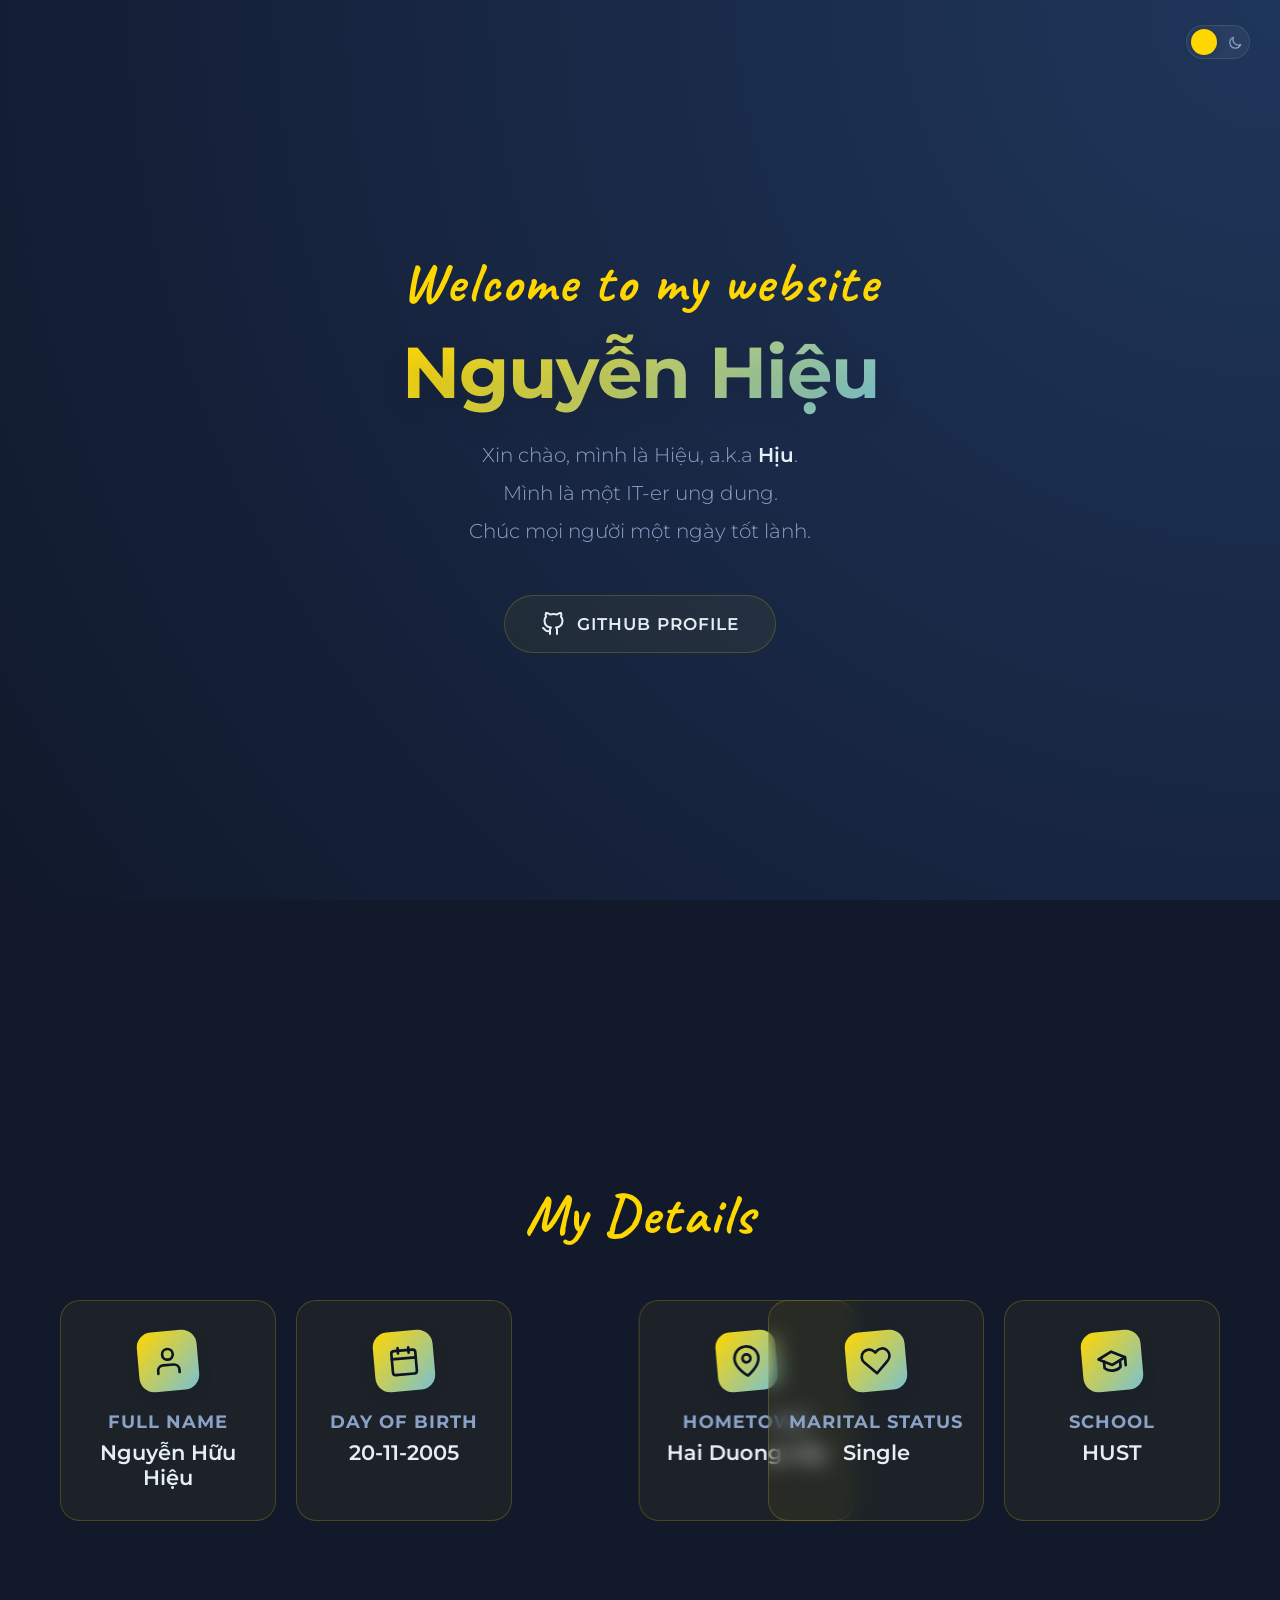
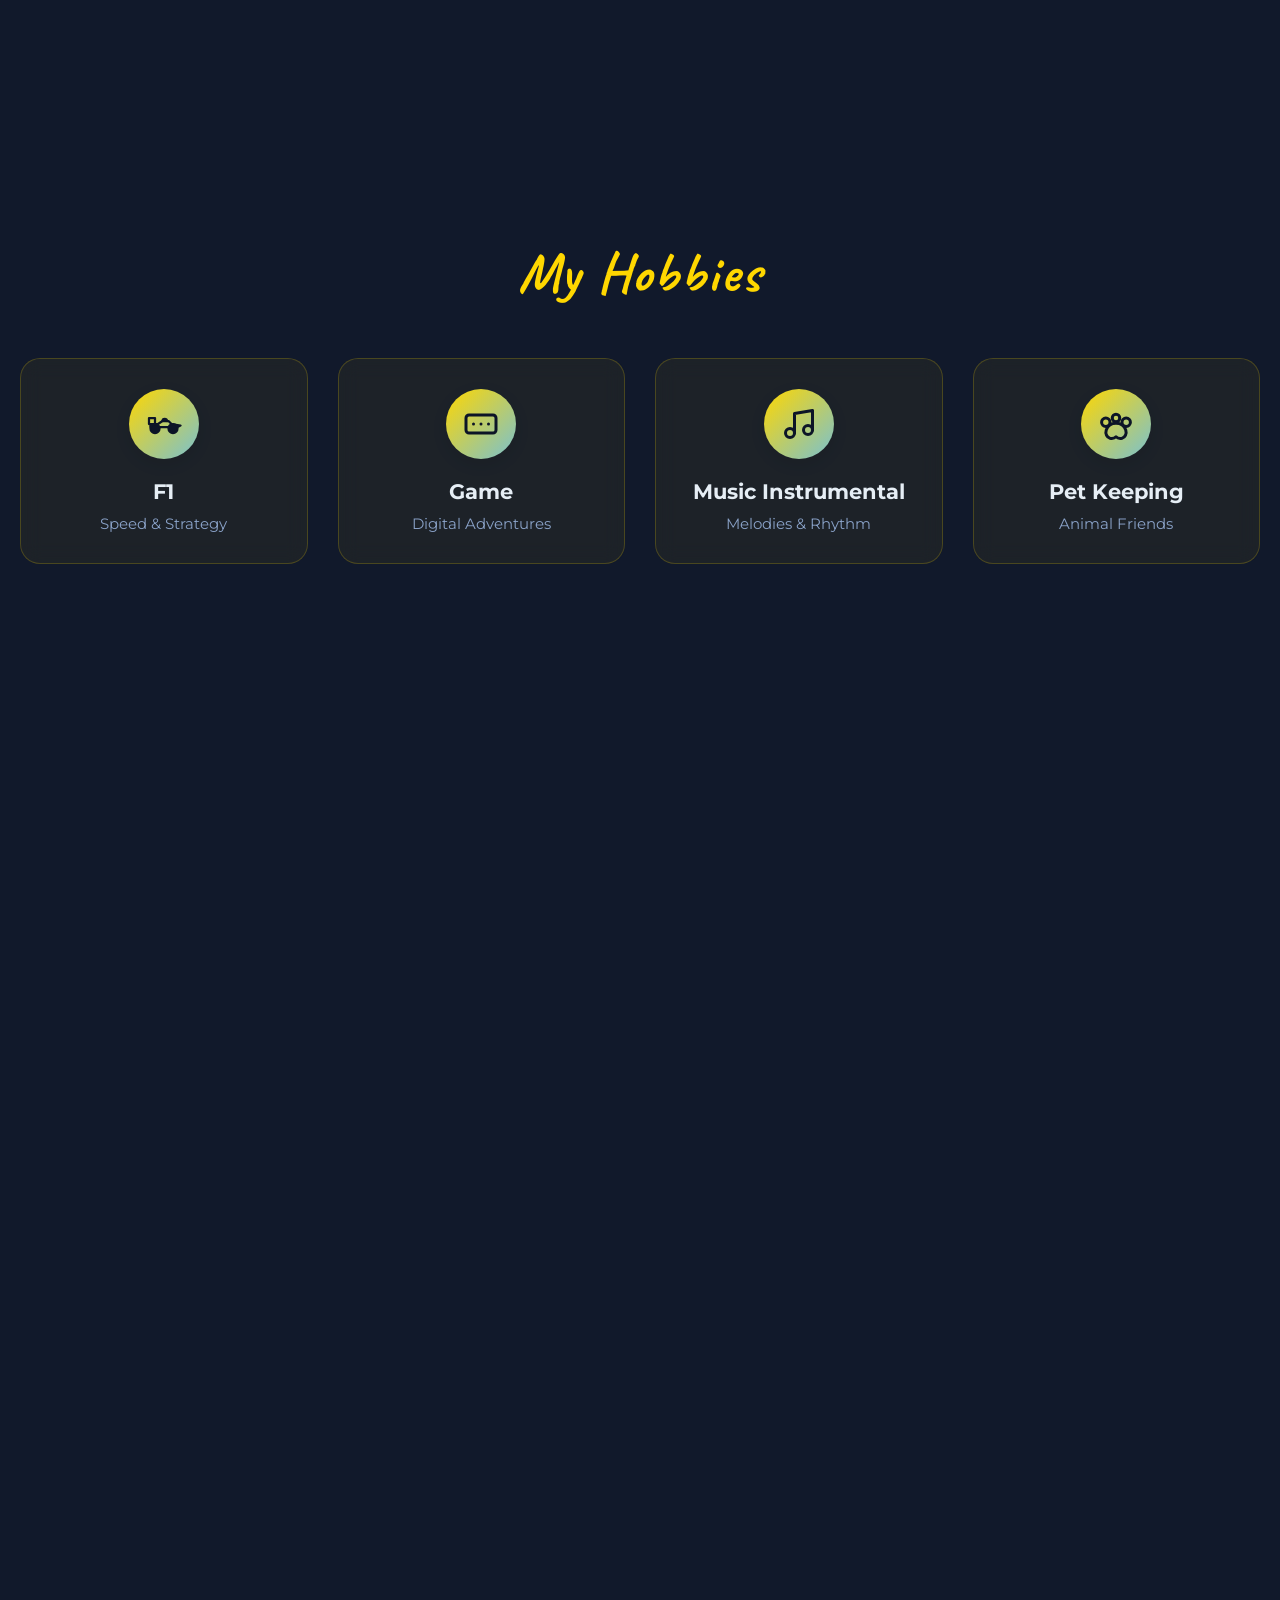
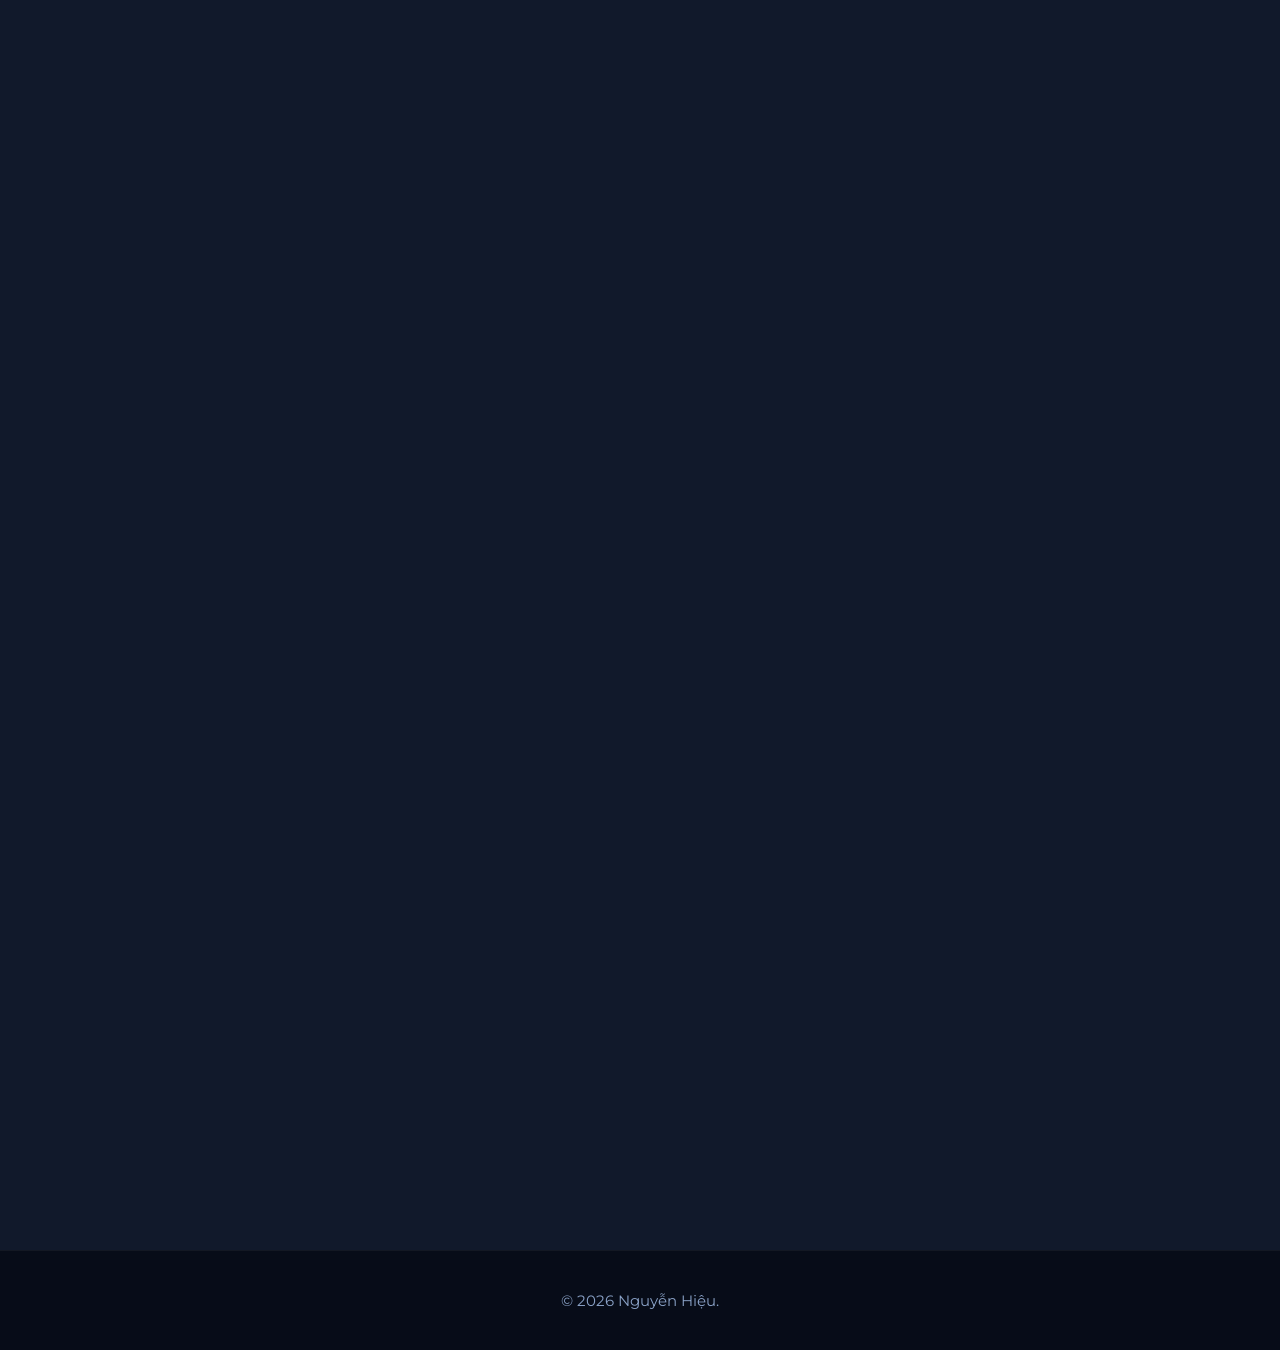
==== index.html @ a540c47d "first commit" ====
<!DOCTYPE html>
<html lang="vi">
<head>
    <meta charset="UTF-8">
    <meta name="viewport" content="width=device-width, initial-scale=1.0">
    <title>Nguyễn Hiệu - Portfolio</title>
    <link rel="stylesheet" href="style.css">
    <link rel="preconnect" href="https://fonts.googleapis.com">
    <link rel="preconnect" href="https://fonts.gstatic.com" crossorigin>
    <link href="https://fonts.googleapis.com/css2?family=Montserrat:wght@300;400;600;700&family=Caveat:wght@400;600;700&display=swap" rel="stylesheet">
</head>
<body>
    <div class="main-page">
        <div class="theme-switch-wrapper">
        <label class="theme-switch" for="checkbox">
            <input type="checkbox" id="checkbox" />
            <div class="slider round">
                <svg class="sun" fill="none" stroke="currentColor" viewBox="0 0 24 24" xmlns="http://www.w3.org/2000/svg"><path stroke-linecap="round" stroke-linejoin="round" stroke-width="2" d="M12 3v1m0 16v1m9-9h-1M4 12H3m15.364 6.364l-.707-.707M6.343 6.343l-.707-.707m12.728 0l-.707.707M6.343 17.657l-.707.707M16 12a4 4 0 11-8 0 4 4 0 018 0z"></path></svg>
                <svg class="moon" fill="none" stroke="currentColor" viewBox="0 0 24 24" xmlns="http://www.w3.org/2000/svg"><path stroke-linecap="round" stroke-linejoin="round" stroke-width="2" d="M20.354 15.354A9 9 0 018.646 3.646 9.003 9.003 0 0012 21a9.003 9.003 0 008.354-5.646z"></path></svg>
            </div>
        </label>
    </div>

    <section class="hero">
        <div class="content">
            <p class="welcome">Welcome to my website</p>
            <h1>Nguyễn Hiệu</h1>
            <p class="intro">
                <span class="write-line line-1">Xin chào, mình là Hiệu, a.k.a <strong>Hịu</strong>.</span><br>
                <span class="write-line line-2">Mình là một IT-er ung dung.</span><br>
                <span class="write-line line-3">Chúc mọi người một ngày tốt lành.</span>
            </p>
            <a href="https://github.com/Mr-Gwenchana" target="_blank" class="github-link">
                <svg viewBox="0 0 24 24" width="24" height="24" stroke="currentColor" stroke-width="2" fill="none" stroke-linecap="round" stroke-linejoin="round"><path d="M9 19c-5 1.5-5-2.5-7-3m14 6v-3.87a3.37 3.37 0 0 0-.94-2.61c3.14-.35 6.44-1.54 6.44-7A5.44 5.44 0 0 0 20 4.77 5.07 5.07 0 0 0 19.91 1S18.73.65 16 2.48a13.38 13.38 0 0 0-7 0C6.27.65 5.09 1 5.09 1A5.07 5.07 0 0 0 5 4.77a5.44 5.44 0 0 0-1.5 3.78c0 5.42 3.3 6.61 6.44 7A3.37 3.37 0 0 0 9 18.13V22"></path></svg>
                GitHub Profile
            </a>
        </div>
    </section>

    <section class="details-section">
        <div class="details-container">
            <h2 class="section-title">My Details</h2>
            <div class="details-grid">
                <!-- Full Name -->
                <div class="detail-card">
                    <div class="detail-icon">
                        <svg viewBox="0 0 24 24" width="32" height="32" stroke="currentColor" stroke-width="2" fill="none" stroke-linecap="round" stroke-linejoin="round"><path d="M20 21v-2a4 4 0 0 0-4-4H8a4 4 0 0 0-4 4v2"></path><circle cx="12" cy="7" r="4"></circle></svg>
                    </div>
                    <div class="detail-info">
                        <h3>Full Name</h3>
                        <p>Nguyễn Hữu Hiệu</p>
                    </div>
                </div>
                <!-- Birth -->
                <div class="detail-card">
                    <div class="detail-icon">
                        <svg viewBox="0 0 24 24" width="32" height="32" stroke="currentColor" stroke-width="2" fill="none" stroke-linecap="round" stroke-linejoin="round"><rect x="3" y="4" width="18" height="18" rx="2" ry="2"></rect><line x1="16" y1="2" x2="16" y2="6"></line><line x1="8" y1="2" x2="8" y2="6"></line><line x1="3" y1="10" x2="21" y2="10"></line></svg>
                    </div>
                    <div class="detail-info">
                        <h3>Day of Birth</h3>
                        <p>20-11-2005</p>
                    </div>
                </div>
                <!-- Hometown -->
                <div class="detail-card">
                    <div class="detail-icon">
                        <svg viewBox="0 0 24 24" width="32" height="32" stroke="currentColor" stroke-width="2" fill="none" stroke-linecap="round" stroke-linejoin="round"><path d="M21 10c0 7-9 13-9 13s-9-6-9-13a9 9 0 0 1 18 0z"></path><circle cx="12" cy="10" r="3"></circle></svg>
                    </div>
                    <div class="detail-info">
                        <h3>Hometown</h3>
                        <p>Hai Duong city</p>
                    </div>
                </div>
                <!-- Marital Status -->
                <div class="detail-card">
                    <div class="detail-icon">
                        <svg viewBox="0 0 24 24" width="32" height="32" stroke="currentColor" stroke-width="2" fill="none" stroke-linecap="round" stroke-linejoin="round"><path d="M20.84 4.61a5.5 5.5 0 0 0-7.78 0L12 5.67l-1.06-1.06a5.5 5.5 0 0 0-7.78 7.78l1.06 1.06L12 21.23l7.78-7.78 1.06-1.06a5.5 5.5 0 0 0 0-7.78z"></path></svg>
                    </div>
                    <div class="detail-info">
                        <h3>Marital Status</h3>
                        <p>Single</p>
                    </div>
                </div>
                <!-- School -->
                <div class="detail-card">
                    <div class="detail-icon">
                        <svg viewBox="0 0 24 24" width="32" height="32" stroke="currentColor" stroke-width="2" fill="none" stroke-linecap="round" stroke-linejoin="round"><path d="M22 10v6M2 10l10-5 10 5-10 5z"></path><path d="M6 12v5c3 3 9 3 12 0v-5"></path></svg>
                    </div>
                    <div class="detail-info">
                        <h3>School</h3>
                        <p>HUST</p>
                    </div>
                </div>
            </div>
        </div>
    </section>
    </div>

    <section class="final-section">
        <div class="sticky-container">
            <!-- Hobbies Layer -->
            <div class="hobbies-container">
                <h2 class="section-title">My Hobbies</h2>
                <div class="hobbies-grid">
                    <!-- F1 -->
                    <div class="hobby-card">
                        <div class="hobby-icon">
                            <svg viewBox="0 0 24 24" width="36" height="36" stroke="currentColor" stroke-width="1.5" fill="none" stroke-linecap="round" stroke-linejoin="round">
                                <path d="M2 8h4v4H2z" />
                                <path d="M3 14h18l2-1-6-1-2-2h-4L8 12H3z" />
                                <path d="M11 10a1.5 1.5 0 0 1 3 0" />
                                <circle cx="6" cy="15" r="3" fill="var(--bg-color)" />
                                <circle cx="18" cy="15" r="3" fill="var(--bg-color)" />
                            </svg>
                        </div>
                        <h3>F1</h3>
                        <p>Speed & Strategy</p>
                    </div>
                    <!-- Game -->
                    <div class="hobby-card">
                        <div class="hobby-icon">
                            <svg viewBox="0 0 24 24" width="36" height="36" stroke="currentColor" stroke-width="2" fill="none" stroke-linecap="round" stroke-linejoin="round"><rect x="2" y="6" width="20" height="12" rx="2" ry="2"></rect><path d="M12 12h.01"></path><path d="M17 12h.01"></path><path d="M7 12h.01"></path></svg>
                        </div>
                        <h3>Game</h3>
                        <p>Digital Adventures</p>
                    </div>
                    <!-- Music -->
                    <div class="hobby-card">
                        <div class="hobby-icon">
                            <svg viewBox="0 0 24 24" width="36" height="36" stroke="currentColor" stroke-width="2" fill="none" stroke-linecap="round" stroke-linejoin="round"><path d="M9 18V5l12-2v13"></path><circle cx="6" cy="18" r="3"></circle><circle cx="18" cy="16" r="3"></circle></svg>
                        </div>
                        <h3>Music Instrumental</h3>
                        <p>Melodies & Rhythm</p>
                    </div>
                    <!-- Pet Keeping -->
                    <div class="hobby-card">
                        <div class="hobby-icon">
                            <svg viewBox="0 0 24 24" width="36" height="36" stroke="currentColor" stroke-width="2" fill="none" stroke-linecap="round" stroke-linejoin="round"><path d="M12 5.5A2.5 2.5 0 0 1 14.5 8a2.5 2.5 0 0 1-5 0A2.5 2.5 0 0 1 12 5.5z"></path><path d="M18.8 8A2.8 2.8 0 0 1 21.6 10.8a2.8 2.8 0 0 1-5.6 0A2.8 2.8 0 0 1 18.8 8z"></path><path d="M5.2 8A2.8 2.8 0 0 1 8 10.8a2.8 2.8 0 0 1-5.6 0A2.8 2.8 0 0 1 5.2 8z"></path><path d="M12 11.5c-2.8 0-5.5 1.5-6.5 4.5-.8 2.5.5 5 2.5 5.5 2.5.5 4-1 4-1s1.5 1.5 4 1c2-.5 3.3-3 2.5-5.5-1-3-3.7-4.5-6.5-4.5z"></path></svg>
                        </div>
                        <h3>Pet Keeping</h3>
                        <p>Animal Friends</p>
                    </div>
                </div>
            </div>

            <!-- Signature Layer -->
            <div class="signature-container">
                <div class="greeting-box">
                    <svg class="daisy-icon" width="50" height="50" viewBox="0 0 24 24" fill="none" stroke="var(--accent-1)" stroke-width="1.5" stroke-linecap="round" stroke-linejoin="round">
                        <!-- Petals -->
                        <path d="M12 7.5a4.5 4.5 0 1 1 4.5 4.5M12 7.5A4.5 4.5 0 1 0 7.5 12M12 7.5V3m0 13.5a4.5 4.5 0 1 1-4.5-4.5M12 16.5a4.5 4.5 0 1 0 4.5-4.5M12 16.5v4.5m4.5-9a4.5 4.5 0 1 1-4.5 4.5m4.5-4.5h4.5m-13.5 0a4.5 4.5 0 1 0 4.5-4.5m-4.5 4.5H3"/>
                        <!-- Center -->
                        <circle cx="12" cy="12" r="3" fill="var(--accent-2)"/>
                    </svg>
                    <h2>Greeting !</h2>
                </div>
                <svg id="signature" viewBox="0 0 786 449" xmlns="http://www.w3.org/2000/svg">
                    <defs>
                        <linearGradient id="gradient" x1="0%" y1="0%" x2="100%" y2="0%">
                            <stop offset="0%" stop-color="var(--accent-1)" />
                            <stop offset="100%" stop-color="var(--accent-2)" />
                        </linearGradient>
                    </defs>
                    <!-- Vector 1 (Left part) -->
                    <path class="sig-path" d="M162.118 101.154C150.018 132.936 141.805 148.686 123.618 171.654C94.8243 204.566 77.4306 217.126 42.6179 221.654C23.865 212.04 24.1744 196.652 39.1179 157.154C66.4143 109.592 84.2982 88.2598 117.618 53.1541C169.28 7.92503 189.429 -2.3444 212.618 1.1541C230.18 6.59526 234.636 17.904 238.618 44.1541C238.972 91.057 233.695 117.491 223.618 164.654C194.517 278.372 175.333 325.944 140.118 405.154C121.131 437.589 111.546 448.214 97.1179 448.154C76.9208 442.672 71.8235 429.177 72.6179 390.154C89.8252 307.245 107.554 267.621 150.618 206.654C203.855 133.892 233.167 92.5289 297.618 31.6541C311.197 49.2533 308.947 67.082 302.118 101.154L278.118 164.654C293.421 130.642 302.759 113.868 323.118 95.1541C332.167 100.214 333.667 106.825 330.618 124.654C343.157 95.9517 351.092 85.8404 367.118 80.1541C374.683 88.7364 375.53 95.2655 371.618 109.654" />
                    <!-- Vector 2 (Right part) -->
                    <path class="sig-path" d="M396.203 56.0255C393.635 76.1313 390.452 87.0013 376.703 104.525C365.546 117.408 358.964 122.599 346.703 128.525C334.206 132.321 327.201 132.616 314.703 128.525C304.507 122.077 305.137 110.687 314.703 80.0255C341.424 41.4297 356.554 27.7777 383.703 12.0255C397.116 5.07272 404.018 2.33904 414.703 0.525467C430.667 10.8283 433.599 16.4972 434.203 26.5255C436.042 59.1272 433.602 77.1374 426.203 109.025C407.7 202.592 393.621 254.144 362.203 344.525C338.859 383.763 330.06 391.448 319.203 389.025C300.418 387.764 294.189 381.802 292.203 360.025C300.794 287.672 311.851 258.67 343.203 228.525L497.703 80.0255L502.203 56.0255L484.703 190.525C489.741 170.554 492.568 159.53 497.703 147.025C508.587 127.849 514.991 120.069 526.703 109.025C530.12 123.168 528.558 131.468 518.703 147.025C541.914 125.577 553.32 118.135 572.203 109.025C577.363 123.758 575.471 132.09 567.203 147.025C593.663 127.327 608.111 118.733 633.703 104.525" />
                    <!-- Vector 3 (Underline curve) -->
                    <path class="sig-path" d="M0.203369 425.525C205.86 333.959 322.988 284.338 533.703 197.525C636.763 160.825 690.907 147.576 785.203 128.525" />
                </svg>
            </div>
        </div>
    </section>

    <footer class="footer">
        <p>&copy; 2026 Nguyễn Hiệu.</p>
    </footer>

    <script src="script.js"></script>
</body>
</html>
---- style.css ----
:root {
    /* Van Gogh Starry Night (Dark Mode) */
    --bg-color: #0c1427; /* Deep night sky */
    --text-primary: #e6eef5;
    --text-secondary: #8aa2c7;
    --accent-1: #ffd700; /* Star yellow */
    --accent-2: #79c1d1; /* Swirl cyan */
    --hero-bg: radial-gradient(circle at top right, #1a3258 0%, #0c1427 100%);
    --footer-bg: #070c18;
    --btn-bg: rgba(255, 215, 0, 0.05);
    --btn-border: rgba(255, 215, 0, 0.2);
    --btn-hover-bg: rgba(255, 215, 0, 0.15);
    --btn-hover-border: rgba(255, 215, 0, 0.4);
    
    /* Subtle texture simulation */
    --bg-texture: url("data:image/svg+xml,%3Csvg width='40' height='40' xmlns='http://www.w3.org/2000/svg'%3E%3Cpath d='M0 0h40v40H0z' fill='none'/%3E%3Cpath d='M0 0h40v40H0z' fill='rgba(255,255,255,0.02)'/%3E%3C/svg%3E");
}

[data-theme="light"] {
    /* Van Gogh Sunflowers/Almond Blossom (Light Mode) */
    --bg-color: #fdfbf7; /* Canvas cream */
    --text-primary: #2c3e50;
    --text-secondary: #5d6d7e;
    --accent-1: #d48806; /* Sunflower orange/gold */
    --accent-2: #59828f; /* Almond branch blue/green */
    --hero-bg: radial-gradient(circle at center, #ffffff 0%, #f6f3eb 100%);
    --footer-bg: #ebe5d9;
    --btn-bg: rgba(212, 136, 6, 0.05);
    --btn-border: rgba(212, 136, 6, 0.2);
    --btn-hover-bg: rgba(212, 136, 6, 0.15);
    --btn-hover-border: rgba(212, 136, 6, 0.4);
    --bg-texture: url("data:image/svg+xml,%3Csvg width='40' height='40' xmlns='http://www.w3.org/2000/svg'%3E%3Cpath d='M0 0h40v40H0z' fill='none'/%3E%3Cpath d='M0 0h40v40H0z' fill='rgba(0,0,0,0.015)'/%3E%3C/svg%3E");
}

* {
    margin: 0;
    padding: 0;
    box-sizing: border-box;
}

body {
    font-family: 'Montserrat', sans-serif;
    background-color: var(--bg-color);
    color: var(--text-primary);
    overflow-x: hidden;
    transition: background-color 0.5s ease, color 0.5s ease;
}

/* Theme Switch */
.theme-switch-wrapper {
    position: absolute;
    top: 25px;
    right: 30px;
    z-index: 100;
}
.theme-switch {
    display: inline-block;
    height: 34px;
    position: relative;
    width: 64px;
}
.theme-switch input {
    display: none;
}
.slider {
    background-color: rgba(255,255,255,0.05);
    border: 1px solid rgba(255,255,255,0.1);
    bottom: 0;
    cursor: pointer;
    left: 0;
    position: absolute;
    right: 0;
    top: 0;
    transition: .4s;
    display: flex;
    align-items: center;
    justify-content: space-between;
    padding: 0 6px;
    backdrop-filter: blur(5px);
}
[data-theme="light"] .slider {
    background-color: rgba(0,0,0,0.05);
    border: 1px solid rgba(0,0,0,0.1);
}
.slider.round {
    border-radius: 34px;
}
.slider:before {
    background-color: var(--accent-1);
    bottom: 3px;
    content: "";
    height: 26px;
    left: 4px;
    position: absolute;
    transition: .4s;
    width: 26px;
    border-radius: 50%;
    z-index: 2;
    box-shadow: 0 0 10px rgba(0,0,0,0.2);
}
input:checked + .slider:before {
    transform: translateX(28px);
    background-color: var(--text-primary);
}
.sun, .moon {
    width: 15px;
    height: 15px;
    z-index: 1;
}
.sun {
    color: #e39b0e;
}
.moon {
    color: #8aa2c7;
}

/* Hero Section */
.hero {
    height: 100vh;
    display: flex;
    flex-direction: column;
    justify-content: center;
    align-items: center;
    text-align: center;
    position: relative;
    padding: 0 20px;
    background: var(--hero-bg);
    background-image: var(--bg-texture), var(--hero-bg);
    transition: background 0.5s ease;
}

.content {
    max-width: 800px;
    animation: fadeInUp 1.5s ease-out forwards;
    opacity: 0;
    transform: translateY(40px);
}

.welcome {
    font-family: 'Caveat', cursive;
    font-size: 3.5rem;
    font-weight: 700;
    color: var(--accent-1);
    margin-bottom: 10px;
    letter-spacing: 2px;
}

h1 {
    font-family: 'Montserrat', sans-serif;
    font-size: 4.5rem;
    font-weight: 700;
    margin-bottom: 20px;
    background: linear-gradient(135deg, var(--accent-1) 0%, var(--accent-2) 100%);
    -webkit-background-clip: text;
    -webkit-text-fill-color: transparent;
    letter-spacing: -1px;
    text-shadow: 0px 10px 30px rgba(0,0,0,0.1);
}

.intro {
    font-size: 1.25rem;
    line-height: 1.9;
    margin-bottom: 45px;
    color: var(--text-secondary);
    font-weight: 300;
    max-width: 600px;
    margin-left: auto;
    margin-right: auto;
}

.intro strong {
    color: var(--text-primary);
    font-weight: 600;
}

.write-line {
    display: inline-block;
    clip-path: inset(0 100% 0 0);
    animation: writeWipe 0.8s cubic-bezier(0.2, 0, 0.2, 1) forwards;
}

.line-1 { animation-delay: 0.5s; }
.line-2 { animation-delay: 1.3s; }
.line-3 { animation-delay: 2.1s; }

@keyframes writeWipe {
    to {
        clip-path: inset(0 0 0 0);
    }
}

.github-link {
    display: inline-flex;
    align-items: center;
    gap: 12px;
    padding: 16px 36px;
    background: var(--btn-bg);
    border: 1px solid var(--btn-border);
    color: var(--text-primary);
    text-decoration: none;
    border-radius: 50px;
    font-size: 1.05rem;
    font-weight: 600;
    letter-spacing: 1px;
    text-transform: uppercase;
    transition: all 0.4s cubic-bezier(0.175, 0.885, 0.32, 1.275);
    backdrop-filter: blur(10px);
}

.github-link:hover {
    background: var(--btn-hover-bg);
    border-color: var(--btn-hover-border);
    transform: translateY(-5px) scale(1.02);
    box-shadow: 0 15px 25px rgba(0, 0, 0, 0.15);
    color: var(--accent-1);
}

/* Details Section */
.details-section {
    height: 250vh;
    position: relative;
    background-color: var(--bg-color);
    background-image: var(--bg-texture);
    transition: background-color 0.5s ease;
}

.details-container {
    max-width: 1200px;
    margin: 0 auto;
    position: sticky;
    top: 0;
    height: 100vh;
    display: flex;
    flex-direction: column;
    justify-content: center;
    padding: 0 20px;
}

.details-grid {
    display: grid;
    grid-template-columns: repeat(5, 1fr);
    gap: 20px;
    width: 100%;
}

.detail-card {
    background: var(--btn-bg);
    border: 1px solid var(--btn-border);
    border-radius: 20px;
    padding: 30px 20px;
    display: flex;
    flex-direction: column;
    align-items: center;
    text-align: center;
    backdrop-filter: blur(10px);
    
    /* Variables controlled by JS scroll */
    --scroll-x: 100vw;
    --scroll-opacity: 0;
    
    transform: translateX(var(--scroll-x));
    opacity: var(--scroll-opacity);
    
    /* Smooth transition for mouse wheel steps and hover */
    transition: transform 0.1s linear, opacity 0.1s linear, background 0.4s, border-color 0.4s, box-shadow 0.4s;
}

.detail-card:hover {
    transform: translateX(var(--scroll-x)) translateY(-10px);
    background: var(--btn-hover-bg);
    border-color: var(--accent-2);
    box-shadow: 0 15px 30px rgba(0, 0, 0, 0.2);
}

.detail-icon {
    width: 60px;
    height: 60px;
    margin-bottom: 20px;
    border-radius: 15px;
    background: linear-gradient(135deg, var(--accent-1) 0%, var(--accent-2) 100%);
    display: flex;
    justify-content: center;
    align-items: center;
    color: var(--bg-color);
    box-shadow: 0 5px 15px rgba(0,0,0,0.1);
    transform: rotate(-5deg);
    transition: transform 0.4s;
}

.detail-card:hover .detail-icon {
    transform: rotate(5deg) scale(1.1);
}

.detail-info h3 {
    font-family: 'Montserrat', sans-serif;
    font-size: 1.1rem;
    font-weight: 700;
    margin-bottom: 8px;
    color: var(--text-secondary);
    text-transform: uppercase;
    letter-spacing: 1px;
}

.detail-info p {
    font-size: 1.3rem;
    font-weight: 600;
    color: var(--text-primary);
}

/* Final Section (Hobbies & Signature) */
.final-section {
    height: 500vh;
    position: relative;
    background-color: var(--bg-color);
    background-image: var(--bg-texture);
    transition: background-color 0.5s ease;
}

.sticky-container {
    position: sticky;
    top: 0;
    height: 100vh;
    width: 100%;
    overflow: hidden;
}

.hobbies-container, .signature-container {
    position: absolute;
    inset: 0;
    display: flex;
    flex-direction: column;
    justify-content: center;
    align-items: center;
    width: 100%;
    height: 100vh;
}

.hobbies-container {
    z-index: 1;
    padding: 0 20px;
}

.signature-container {
    z-index: 2;
    background-color: var(--bg-color);
    background-image: var(--bg-texture);
    opacity: 0;
    pointer-events: none;
    transition: opacity 0.3s ease;
}

.greeting-box {
    position: absolute;
    top: 5%;
    display: flex;
    flex-direction: row;
    align-items: center;
    justify-content: center;
    gap: 15px;
}

.greeting-box h2 {
    font-family: 'Caveat', cursive;
    font-size: 3.5rem;
    color: var(--accent-1);
    letter-spacing: 2px;
}

.daisy-icon {
    animation: spin-slow 20s linear infinite;
}

@keyframes spin-slow {
    100% { transform: rotate(360deg); }
}

.section-title {
    font-family: 'Caveat', cursive;
    font-size: 3.5rem;
    text-align: center;
    color: var(--accent-1);
    margin-bottom: 50px;
    letter-spacing: 2px;
}

.hobbies-grid {
    display: grid;
    grid-template-columns: repeat(4, 1fr);
    gap: 30px;
    width: 100%;
}

.hobby-card {
    background: var(--btn-bg);
    border: 1px solid var(--btn-border);
    border-radius: 20px;
    padding: 30px 20px;
    text-align: center;
    transition: transform 0.4s cubic-bezier(0.175, 0.885, 0.32, 1.275), background 0.4s, border-color 0.4s, box-shadow 0.4s, opacity 0.8s ease;
    backdrop-filter: blur(10px);
    opacity: 0;
    transform: translateY(50px);
}

.hobby-card.visible {
    opacity: 1;
    transform: translateY(0);
}

.hobby-card:hover {
    transform: translateY(-10px);
    background: var(--btn-hover-bg);
    border-color: var(--accent-2);
    box-shadow: 0 15px 30px rgba(0, 0, 0, 0.2);
}

.hobby-icon {
    width: 70px;
    height: 70px;
    margin: 0 auto 20px;
    border-radius: 50%;
    background: linear-gradient(135deg, var(--accent-1) 0%, var(--accent-2) 100%);
    display: flex;
    justify-content: center;
    align-items: center;
    color: var(--bg-color);
    box-shadow: 0 5px 15px rgba(0,0,0,0.1);
}

.hobby-card h3 {
    font-family: 'Montserrat', sans-serif;
    font-size: 1.3rem;
    font-weight: 700;
    margin-bottom: 10px;
    color: var(--text-primary);
}

.hobby-card p {
    font-size: 0.95rem;
    color: var(--text-secondary);
}



#signature {
    width: 90%;
    max-width: 800px;
    height: auto;
    margin-top: 10px;
    transform: translateX(40px);
    filter: drop-shadow(0 4px 15px rgba(0,0,0,0.2));
}

.sig-path {
    fill: none;
    stroke: url(#gradient);
    stroke-width: 4;
    stroke-linecap: round;
    stroke-linejoin: round;
}

.footer {
    text-align: center;
    padding: 40px;
    color: var(--text-secondary);
    font-size: 0.95rem;
    font-family: 'Montserrat', sans-serif;
    background-color: var(--footer-bg);
    transition: background-color 0.5s ease;
    border-top: 1px solid rgba(128, 128, 128, 0.1);
}

/* Animations */
@keyframes fadeInUp {
    to {
        opacity: 1;
        transform: translateY(0);
    }
}

@keyframes fadeIn {
    to {
        opacity: 1;
    }
}

@media (max-width: 768px) {
    h1 {
        font-size: 3.2rem;
    }
    .intro {
        font-size: 1.1rem;
    }
    .github-link {
        padding: 14px 28px;
        font-size: 0.95rem;
    }
}
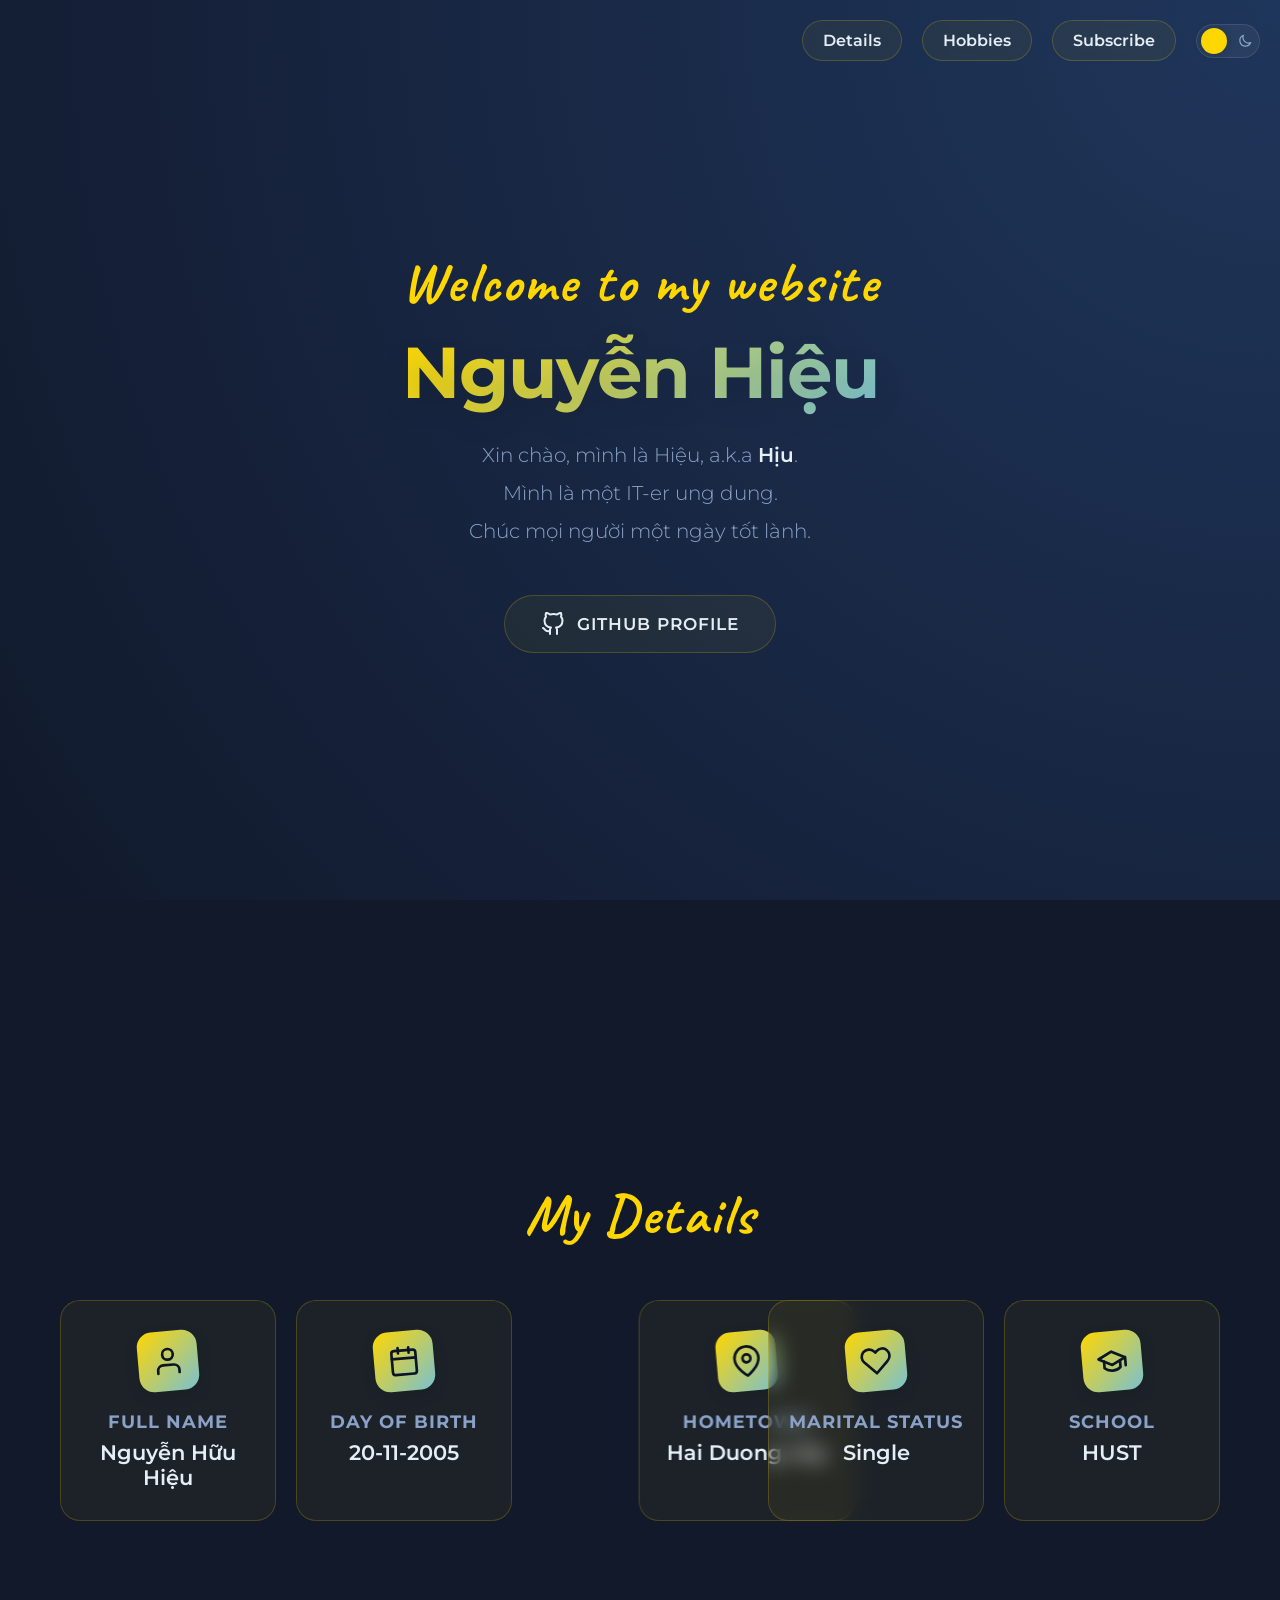
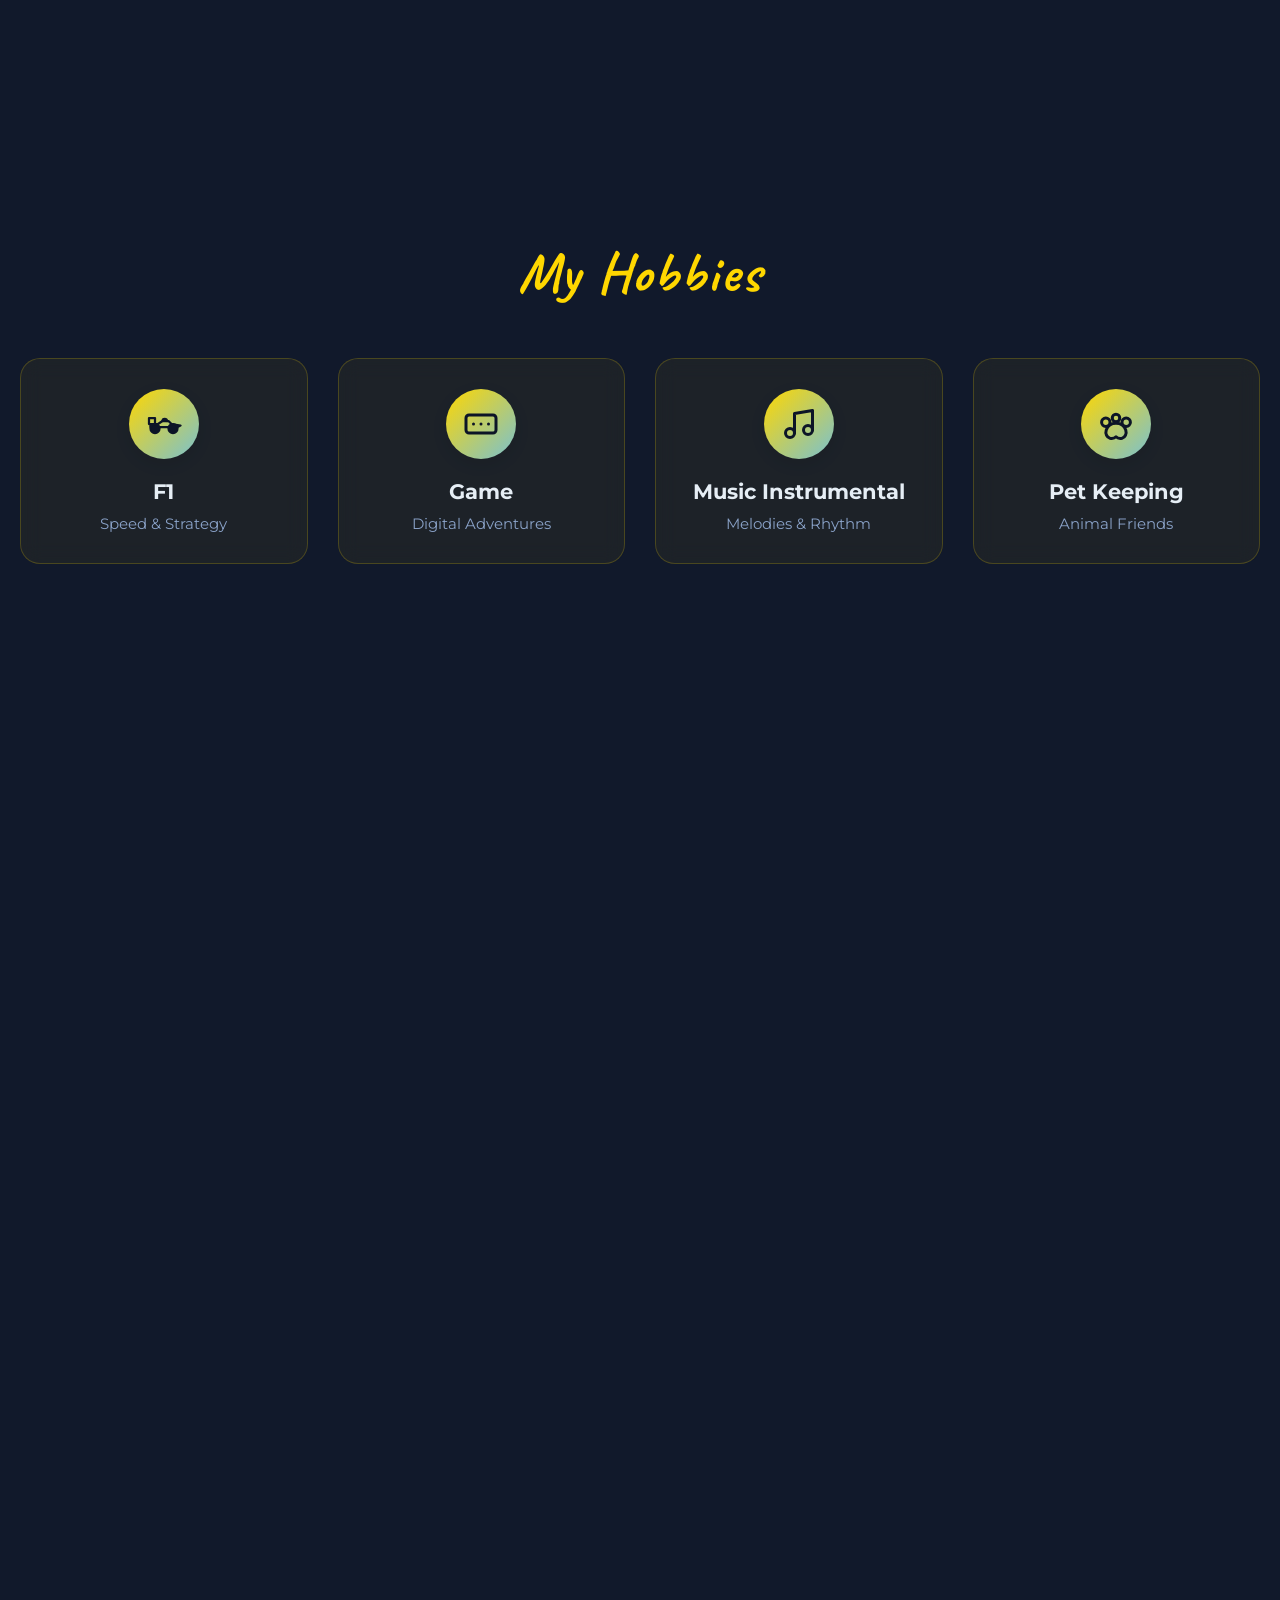
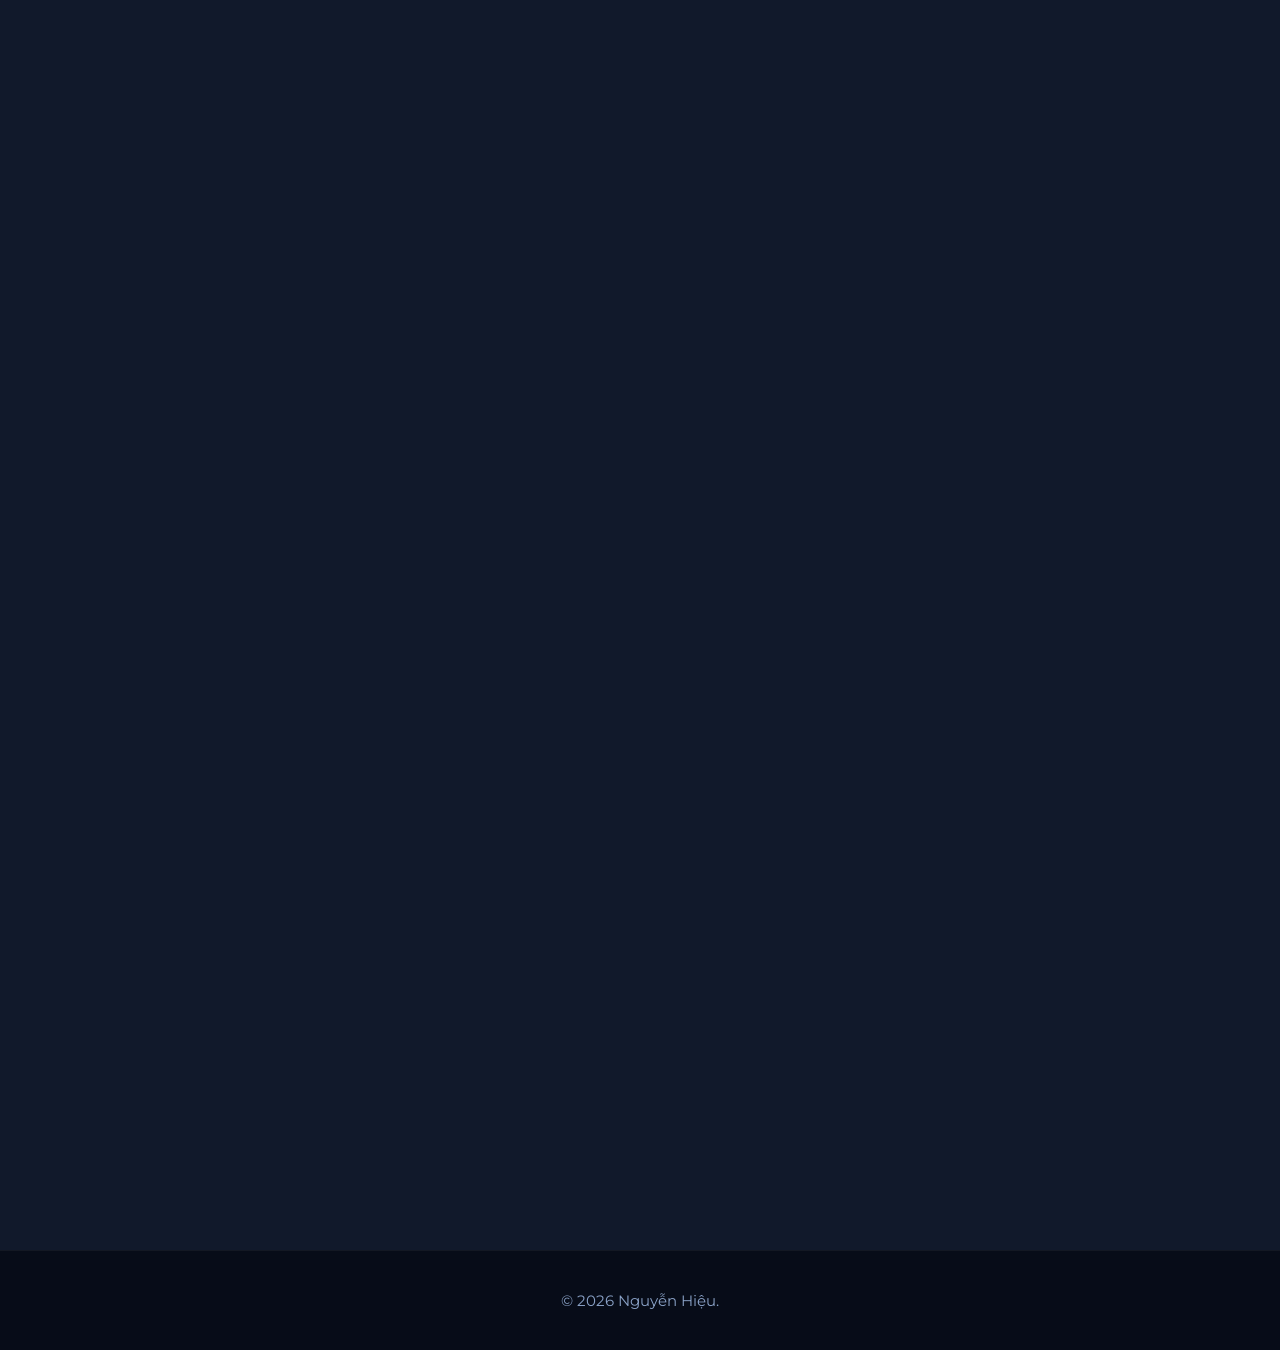
==== commit f19643ca: "Update subscribe for personal website" ====
--- a/index.html
+++ b/index.html
@@ -1,181 +1,190 @@
-<!DOCTYPE html>
-<html lang="vi">
-<head>
-    <meta charset="UTF-8">
-    <meta name="viewport" content="width=device-width, initial-scale=1.0">
-    <title>Nguyễn Hiệu - Portfolio</title>
-    <link rel="stylesheet" href="style.css">
-    <link rel="preconnect" href="https://fonts.googleapis.com">
-    <link rel="preconnect" href="https://fonts.gstatic.com" crossorigin>
-    <link href="https://fonts.googleapis.com/css2?family=Montserrat:wght@300;400;600;700&family=Caveat:wght@400;600;700&display=swap" rel="stylesheet">
-</head>
-<body>
-    <div class="main-page">
-        <div class="theme-switch-wrapper">
-        <label class="theme-switch" for="checkbox">
-            <input type="checkbox" id="checkbox" />
-            <div class="slider round">
-                <svg class="sun" fill="none" stroke="currentColor" viewBox="0 0 24 24" xmlns="http://www.w3.org/2000/svg"><path stroke-linecap="round" stroke-linejoin="round" stroke-width="2" d="M12 3v1m0 16v1m9-9h-1M4 12H3m15.364 6.364l-.707-.707M6.343 6.343l-.707-.707m12.728 0l-.707.707M6.343 17.657l-.707.707M16 12a4 4 0 11-8 0 4 4 0 018 0z"></path></svg>
-                <svg class="moon" fill="none" stroke="currentColor" viewBox="0 0 24 24" xmlns="http://www.w3.org/2000/svg"><path stroke-linecap="round" stroke-linejoin="round" stroke-width="2" d="M20.354 15.354A9 9 0 018.646 3.646 9.003 9.003 0 0012 21a9.003 9.003 0 008.354-5.646z"></path></svg>
-            </div>
-        </label>
-    </div>
-
-    <section class="hero">
-        <div class="content">
-            <p class="welcome">Welcome to my website</p>
-            <h1>Nguyễn Hiệu</h1>
-            <p class="intro">
-                <span class="write-line line-1">Xin chào, mình là Hiệu, a.k.a <strong>Hịu</strong>.</span><br>
-                <span class="write-line line-2">Mình là một IT-er ung dung.</span><br>
-                <span class="write-line line-3">Chúc mọi người một ngày tốt lành.</span>
-            </p>
-            <a href="https://github.com/Mr-Gwenchana" target="_blank" class="github-link">
-                <svg viewBox="0 0 24 24" width="24" height="24" stroke="currentColor" stroke-width="2" fill="none" stroke-linecap="round" stroke-linejoin="round"><path d="M9 19c-5 1.5-5-2.5-7-3m14 6v-3.87a3.37 3.37 0 0 0-.94-2.61c3.14-.35 6.44-1.54 6.44-7A5.44 5.44 0 0 0 20 4.77 5.07 5.07 0 0 0 19.91 1S18.73.65 16 2.48a13.38 13.38 0 0 0-7 0C6.27.65 5.09 1 5.09 1A5.07 5.07 0 0 0 5 4.77a5.44 5.44 0 0 0-1.5 3.78c0 5.42 3.3 6.61 6.44 7A3.37 3.37 0 0 0 9 18.13V22"></path></svg>
-                GitHub Profile
-            </a>
-        </div>
-    </section>
-
-    <section class="details-section">
-        <div class="details-container">
-            <h2 class="section-title">My Details</h2>
-            <div class="details-grid">
-                <!-- Full Name -->
-                <div class="detail-card">
-                    <div class="detail-icon">
-                        <svg viewBox="0 0 24 24" width="32" height="32" stroke="currentColor" stroke-width="2" fill="none" stroke-linecap="round" stroke-linejoin="round"><path d="M20 21v-2a4 4 0 0 0-4-4H8a4 4 0 0 0-4 4v2"></path><circle cx="12" cy="7" r="4"></circle></svg>
-                    </div>
-                    <div class="detail-info">
-                        <h3>Full Name</h3>
-                        <p>Nguyễn Hữu Hiệu</p>
-                    </div>
-                </div>
-                <!-- Birth -->
-                <div class="detail-card">
-                    <div class="detail-icon">
-                        <svg viewBox="0 0 24 24" width="32" height="32" stroke="currentColor" stroke-width="2" fill="none" stroke-linecap="round" stroke-linejoin="round"><rect x="3" y="4" width="18" height="18" rx="2" ry="2"></rect><line x1="16" y1="2" x2="16" y2="6"></line><line x1="8" y1="2" x2="8" y2="6"></line><line x1="3" y1="10" x2="21" y2="10"></line></svg>
-                    </div>
-                    <div class="detail-info">
-                        <h3>Day of Birth</h3>
-                        <p>20-11-2005</p>
-                    </div>
-                </div>
-                <!-- Hometown -->
-                <div class="detail-card">
-                    <div class="detail-icon">
-                        <svg viewBox="0 0 24 24" width="32" height="32" stroke="currentColor" stroke-width="2" fill="none" stroke-linecap="round" stroke-linejoin="round"><path d="M21 10c0 7-9 13-9 13s-9-6-9-13a9 9 0 0 1 18 0z"></path><circle cx="12" cy="10" r="3"></circle></svg>
-                    </div>
-                    <div class="detail-info">
-                        <h3>Hometown</h3>
-                        <p>Hai Duong city</p>
-                    </div>
-                </div>
-                <!-- Marital Status -->
-                <div class="detail-card">
-                    <div class="detail-icon">
-                        <svg viewBox="0 0 24 24" width="32" height="32" stroke="currentColor" stroke-width="2" fill="none" stroke-linecap="round" stroke-linejoin="round"><path d="M20.84 4.61a5.5 5.5 0 0 0-7.78 0L12 5.67l-1.06-1.06a5.5 5.5 0 0 0-7.78 7.78l1.06 1.06L12 21.23l7.78-7.78 1.06-1.06a5.5 5.5 0 0 0 0-7.78z"></path></svg>
-                    </div>
-                    <div class="detail-info">
-                        <h3>Marital Status</h3>
-                        <p>Single</p>
-                    </div>
-                </div>
-                <!-- School -->
-                <div class="detail-card">
-                    <div class="detail-icon">
-                        <svg viewBox="0 0 24 24" width="32" height="32" stroke="currentColor" stroke-width="2" fill="none" stroke-linecap="round" stroke-linejoin="round"><path d="M22 10v6M2 10l10-5 10 5-10 5z"></path><path d="M6 12v5c3 3 9 3 12 0v-5"></path></svg>
-                    </div>
-                    <div class="detail-info">
-                        <h3>School</h3>
-                        <p>HUST</p>
-                    </div>
-                </div>
-            </div>
-        </div>
-    </section>
-    </div>
-
-    <section class="final-section">
-        <div class="sticky-container">
-            <!-- Hobbies Layer -->
-            <div class="hobbies-container">
-                <h2 class="section-title">My Hobbies</h2>
-                <div class="hobbies-grid">
-                    <!-- F1 -->
-                    <div class="hobby-card">
-                        <div class="hobby-icon">
-                            <svg viewBox="0 0 24 24" width="36" height="36" stroke="currentColor" stroke-width="1.5" fill="none" stroke-linecap="round" stroke-linejoin="round">
-                                <path d="M2 8h4v4H2z" />
-                                <path d="M3 14h18l2-1-6-1-2-2h-4L8 12H3z" />
-                                <path d="M11 10a1.5 1.5 0 0 1 3 0" />
-                                <circle cx="6" cy="15" r="3" fill="var(--bg-color)" />
-                                <circle cx="18" cy="15" r="3" fill="var(--bg-color)" />
-                            </svg>
-                        </div>
-                        <h3>F1</h3>
-                        <p>Speed & Strategy</p>
-                    </div>
-                    <!-- Game -->
-                    <div class="hobby-card">
-                        <div class="hobby-icon">
-                            <svg viewBox="0 0 24 24" width="36" height="36" stroke="currentColor" stroke-width="2" fill="none" stroke-linecap="round" stroke-linejoin="round"><rect x="2" y="6" width="20" height="12" rx="2" ry="2"></rect><path d="M12 12h.01"></path><path d="M17 12h.01"></path><path d="M7 12h.01"></path></svg>
-                        </div>
-                        <h3>Game</h3>
-                        <p>Digital Adventures</p>
-                    </div>
-                    <!-- Music -->
-                    <div class="hobby-card">
-                        <div class="hobby-icon">
-                            <svg viewBox="0 0 24 24" width="36" height="36" stroke="currentColor" stroke-width="2" fill="none" stroke-linecap="round" stroke-linejoin="round"><path d="M9 18V5l12-2v13"></path><circle cx="6" cy="18" r="3"></circle><circle cx="18" cy="16" r="3"></circle></svg>
-                        </div>
-                        <h3>Music Instrumental</h3>
-                        <p>Melodies & Rhythm</p>
-                    </div>
-                    <!-- Pet Keeping -->
-                    <div class="hobby-card">
-                        <div class="hobby-icon">
-                            <svg viewBox="0 0 24 24" width="36" height="36" stroke="currentColor" stroke-width="2" fill="none" stroke-linecap="round" stroke-linejoin="round"><path d="M12 5.5A2.5 2.5 0 0 1 14.5 8a2.5 2.5 0 0 1-5 0A2.5 2.5 0 0 1 12 5.5z"></path><path d="M18.8 8A2.8 2.8 0 0 1 21.6 10.8a2.8 2.8 0 0 1-5.6 0A2.8 2.8 0 0 1 18.8 8z"></path><path d="M5.2 8A2.8 2.8 0 0 1 8 10.8a2.8 2.8 0 0 1-5.6 0A2.8 2.8 0 0 1 5.2 8z"></path><path d="M12 11.5c-2.8 0-5.5 1.5-6.5 4.5-.8 2.5.5 5 2.5 5.5 2.5.5 4-1 4-1s1.5 1.5 4 1c2-.5 3.3-3 2.5-5.5-1-3-3.7-4.5-6.5-4.5z"></path></svg>
-                        </div>
-                        <h3>Pet Keeping</h3>
-                        <p>Animal Friends</p>
-                    </div>
-                </div>
-            </div>
-
-            <!-- Signature Layer -->
-            <div class="signature-container">
-                <div class="greeting-box">
-                    <svg class="daisy-icon" width="50" height="50" viewBox="0 0 24 24" fill="none" stroke="var(--accent-1)" stroke-width="1.5" stroke-linecap="round" stroke-linejoin="round">
-                        <!-- Petals -->
-                        <path d="M12 7.5a4.5 4.5 0 1 1 4.5 4.5M12 7.5A4.5 4.5 0 1 0 7.5 12M12 7.5V3m0 13.5a4.5 4.5 0 1 1-4.5-4.5M12 16.5a4.5 4.5 0 1 0 4.5-4.5M12 16.5v4.5m4.5-9a4.5 4.5 0 1 1-4.5 4.5m4.5-4.5h4.5m-13.5 0a4.5 4.5 0 1 0 4.5-4.5m-4.5 4.5H3"/>
-                        <!-- Center -->
-                        <circle cx="12" cy="12" r="3" fill="var(--accent-2)"/>
-                    </svg>
-                    <h2>Greeting !</h2>
-                </div>
-                <svg id="signature" viewBox="0 0 786 449" xmlns="http://www.w3.org/2000/svg">
-                    <defs>
-                        <linearGradient id="gradient" x1="0%" y1="0%" x2="100%" y2="0%">
-                            <stop offset="0%" stop-color="var(--accent-1)" />
-                            <stop offset="100%" stop-color="var(--accent-2)" />
-                        </linearGradient>
-                    </defs>
-                    <!-- Vector 1 (Left part) -->
-                    <path class="sig-path" d="M162.118 101.154C150.018 132.936 141.805 148.686 123.618 171.654C94.8243 204.566 77.4306 217.126 42.6179 221.654C23.865 212.04 24.1744 196.652 39.1179 157.154C66.4143 109.592 84.2982 88.2598 117.618 53.1541C169.28 7.92503 189.429 -2.3444 212.618 1.1541C230.18 6.59526 234.636 17.904 238.618 44.1541C238.972 91.057 233.695 117.491 223.618 164.654C194.517 278.372 175.333 325.944 140.118 405.154C121.131 437.589 111.546 448.214 97.1179 448.154C76.9208 442.672 71.8235 429.177 72.6179 390.154C89.8252 307.245 107.554 267.621 150.618 206.654C203.855 133.892 233.167 92.5289 297.618 31.6541C311.197 49.2533 308.947 67.082 302.118 101.154L278.118 164.654C293.421 130.642 302.759 113.868 323.118 95.1541C332.167 100.214 333.667 106.825 330.618 124.654C343.157 95.9517 351.092 85.8404 367.118 80.1541C374.683 88.7364 375.53 95.2655 371.618 109.654" />
-                    <!-- Vector 2 (Right part) -->
-                    <path class="sig-path" d="M396.203 56.0255C393.635 76.1313 390.452 87.0013 376.703 104.525C365.546 117.408 358.964 122.599 346.703 128.525C334.206 132.321 327.201 132.616 314.703 128.525C304.507 122.077 305.137 110.687 314.703 80.0255C341.424 41.4297 356.554 27.7777 383.703 12.0255C397.116 5.07272 404.018 2.33904 414.703 0.525467C430.667 10.8283 433.599 16.4972 434.203 26.5255C436.042 59.1272 433.602 77.1374 426.203 109.025C407.7 202.592 393.621 254.144 362.203 344.525C338.859 383.763 330.06 391.448 319.203 389.025C300.418 387.764 294.189 381.802 292.203 360.025C300.794 287.672 311.851 258.67 343.203 228.525L497.703 80.0255L502.203 56.0255L484.703 190.525C489.741 170.554 492.568 159.53 497.703 147.025C508.587 127.849 514.991 120.069 526.703 109.025C530.12 123.168 528.558 131.468 518.703 147.025C541.914 125.577 553.32 118.135 572.203 109.025C577.363 123.758 575.471 132.09 567.203 147.025C593.663 127.327 608.111 118.733 633.703 104.525" />
-                    <!-- Vector 3 (Underline curve) -->
-                    <path class="sig-path" d="M0.203369 425.525C205.86 333.959 322.988 284.338 533.703 197.525C636.763 160.825 690.907 147.576 785.203 128.525" />
-                </svg>
-            </div>
-        </div>
-    </section>
-
-    <footer class="footer">
-        <p>&copy; 2026 Nguyễn Hiệu.</p>
-    </footer>
-
-    <script src="script.js"></script>
-</body>
-</html>
+﻿<!DOCTYPE html>
+<html lang="vi">
+<head>
+    <meta charset="UTF-8">
+    <meta name="viewport" content="width=device-width, initial-scale=1.0">
+    <title>Nguyễn Hiệu - Portfolio</title>
+    <link rel="stylesheet" href="style.css">
+    <link rel="preconnect" href="https://fonts.googleapis.com">
+    <link rel="preconnect" href="https://fonts.gstatic.com" crossorigin>
+    <link href="https://fonts.googleapis.com/css2?family=Montserrat:wght@300;400;600;700&family=Caveat:wght@400;600;700&display=swap" rel="stylesheet">
+</head>
+<body>
+    <div class="main-page">
+        <div class="top-controls">
+            <a href="#details" class="nav-btn" id="btn-details">Details</a>
+            <a href="#hobbies" class="nav-btn" id="btn-hobbies">Hobbies</a>
+            <a href="register.html" class="nav-btn" id="btn-subscribe">Subscribe</a>
+            <div class="theme-switch-wrapper">
+        <label class="theme-switch" for="checkbox">
+            <input type="checkbox" id="checkbox" />
+            <div class="slider round">
+                <svg class="sun" fill="none" stroke="currentColor" viewBox="0 0 24 24" xmlns="http://www.w3.org/2000/svg"><path stroke-linecap="round" stroke-linejoin="round" stroke-width="2" d="M12 3v1m0 16v1m9-9h-1M4 12H3m15.364 6.364l-.707-.707M6.343 6.343l-.707-.707m12.728 0l-.707.707M6.343 17.657l-.707.707M16 12a4 4 0 11-8 0 4 4 0 018 0z"></path></svg>
+                <svg class="moon" fill="none" stroke="currentColor" viewBox="0 0 24 24" xmlns="http://www.w3.org/2000/svg"><path stroke-linecap="round" stroke-linejoin="round" stroke-width="2" d="M20.354 15.354A9 9 0 018.646 3.646 9.003 9.003 0 0012 21a9.003 9.003 0 008.354-5.646z"></path></svg>
+            </div>
+        </label>
+        </div>
+    </div>
+
+    <section class="hero">
+        <div class="content">
+            <p class="welcome">Welcome to my website</p>
+            <h1>Nguyễn Hiệu</h1>
+            <p class="intro">
+                <span class="write-line line-1">Xin chào, mình là Hiệu, a.k.a <strong>Hịu</strong>.</span><br>
+                <span class="write-line line-2">Mình là một IT-er ung dung.</span><br>
+                <span class="write-line line-3">Chúc mọi người một ngày tốt lành.</span>
+            </p>
+            <a href="https://github.com/Mr-Gwenchana" target="_blank" class="github-link">
+                <svg viewBox="0 0 24 24" width="24" height="24" stroke="currentColor" stroke-width="2" fill="none" stroke-linecap="round" stroke-linejoin="round"><path d="M9 19c-5 1.5-5-2.5-7-3m14 6v-3.87a3.37 3.37 0 0 0-.94-2.61c3.14-.35 6.44-1.54 6.44-7A5.44 5.44 0 0 0 20 4.77 5.07 5.07 0 0 0 19.91 1S18.73.65 16 2.48a13.38 13.38 0 0 0-7 0C6.27.65 5.09 1 5.09 1A5.07 5.07 0 0 0 5 4.77a5.44 5.44 0 0 0-1.5 3.78c0 5.42 3.3 6.61 6.44 7A3.37 3.37 0 0 0 9 18.13V22"></path></svg>
+                GitHub Profile
+            </a>
+        </div>
+    </section>
+
+    <section class="details-section">
+        <div class="details-container">
+            <h2 class="section-title">My Details</h2>
+            <div class="details-grid">
+                <!-- Full Name -->
+                <div class="detail-card">
+                    <div class="detail-icon">
+                        <svg viewBox="0 0 24 24" width="32" height="32" stroke="currentColor" stroke-width="2" fill="none" stroke-linecap="round" stroke-linejoin="round"><path d="M20 21v-2a4 4 0 0 0-4-4H8a4 4 0 0 0-4 4v2"></path><circle cx="12" cy="7" r="4"></circle></svg>
+                    </div>
+                    <div class="detail-info">
+                        <h3>Full Name</h3>
+                        <p>Nguyễn Hữu Hiệu</p>
+                    </div>
+                </div>
+                <!-- Birth -->
+                <div class="detail-card">
+                    <div class="detail-icon">
+                        <svg viewBox="0 0 24 24" width="32" height="32" stroke="currentColor" stroke-width="2" fill="none" stroke-linecap="round" stroke-linejoin="round"><rect x="3" y="4" width="18" height="18" rx="2" ry="2"></rect><line x1="16" y1="2" x2="16" y2="6"></line><line x1="8" y1="2" x2="8" y2="6"></line><line x1="3" y1="10" x2="21" y2="10"></line></svg>
+                    </div>
+                    <div class="detail-info">
+                        <h3>Day of Birth</h3>
+                        <p>20-11-2005</p>
+                    </div>
+                </div>
+                <!-- Hometown -->
+                <div class="detail-card">
+                    <div class="detail-icon">
+                        <svg viewBox="0 0 24 24" width="32" height="32" stroke="currentColor" stroke-width="2" fill="none" stroke-linecap="round" stroke-linejoin="round"><path d="M21 10c0 7-9 13-9 13s-9-6-9-13a9 9 0 0 1 18 0z"></path><circle cx="12" cy="10" r="3"></circle></svg>
+                    </div>
+                    <div class="detail-info">
+                        <h3>Hometown</h3>
+                        <p>Hai Duong city</p>
+                    </div>
+                </div>
+                <!-- Marital Status -->
+                <div class="detail-card">
+                    <div class="detail-icon">
+                        <svg viewBox="0 0 24 24" width="32" height="32" stroke="currentColor" stroke-width="2" fill="none" stroke-linecap="round" stroke-linejoin="round"><path d="M20.84 4.61a5.5 5.5 0 0 0-7.78 0L12 5.67l-1.06-1.06a5.5 5.5 0 0 0-7.78 7.78l1.06 1.06L12 21.23l7.78-7.78 1.06-1.06a5.5 5.5 0 0 0 0-7.78z"></path></svg>
+                    </div>
+                    <div class="detail-info">
+                        <h3>Marital Status</h3>
+                        <p>Single</p>
+                    </div>
+                </div>
+                <!-- School -->
+                <div class="detail-card">
+                    <div class="detail-icon">
+                        <svg viewBox="0 0 24 24" width="32" height="32" stroke="currentColor" stroke-width="2" fill="none" stroke-linecap="round" stroke-linejoin="round"><path d="M22 10v6M2 10l10-5 10 5-10 5z"></path><path d="M6 12v5c3 3 9 3 12 0v-5"></path></svg>
+                    </div>
+                    <div class="detail-info">
+                        <h3>School</h3>
+                        <p>HUST</p>
+                    </div>
+                </div>
+            </div>
+        </div>
+    </section>
+    </div>
+
+    <section class="final-section">
+        <div class="sticky-container">
+            <!-- Hobbies Layer -->
+            <div class="hobbies-container">
+                <h2 class="section-title">My Hobbies</h2>
+                <div class="hobbies-grid">
+                    <!-- F1 -->
+                    <div class="hobby-card">
+                        <div class="hobby-icon">
+                            <svg viewBox="0 0 24 24" width="36" height="36" stroke="currentColor" stroke-width="1.5" fill="none" stroke-linecap="round" stroke-linejoin="round">
+                                <path d="M2 8h4v4H2z" />
+                                <path d="M3 14h18l2-1-6-1-2-2h-4L8 12H3z" />
+                                <path d="M11 10a1.5 1.5 0 0 1 3 0" />
+                                <circle cx="6" cy="15" r="3" fill="var(--bg-color)" />
+                                <circle cx="18" cy="15" r="3" fill="var(--bg-color)" />
+                            </svg>
+                        </div>
+                        <h3>F1</h3>
+                        <p>Speed & Strategy</p>
+                    </div>
+                    <!-- Game -->
+                    <div class="hobby-card">
+                        <div class="hobby-icon">
+                            <svg viewBox="0 0 24 24" width="36" height="36" stroke="currentColor" stroke-width="2" fill="none" stroke-linecap="round" stroke-linejoin="round"><rect x="2" y="6" width="20" height="12" rx="2" ry="2"></rect><path d="M12 12h.01"></path><path d="M17 12h.01"></path><path d="M7 12h.01"></path></svg>
+                        </div>
+                        <h3>Game</h3>
+                        <p>Digital Adventures</p>
+                    </div>
+                    <!-- Music -->
+                    <div class="hobby-card">
+                        <div class="hobby-icon">
+                            <svg viewBox="0 0 24 24" width="36" height="36" stroke="currentColor" stroke-width="2" fill="none" stroke-linecap="round" stroke-linejoin="round"><path d="M9 18V5l12-2v13"></path><circle cx="6" cy="18" r="3"></circle><circle cx="18" cy="16" r="3"></circle></svg>
+                        </div>
+                        <h3>Music Instrumental</h3>
+                        <p>Melodies & Rhythm</p>
+                    </div>
+                    <!-- Pet Keeping -->
+                    <div class="hobby-card">
+                        <div class="hobby-icon">
+                            <svg viewBox="0 0 24 24" width="36" height="36" stroke="currentColor" stroke-width="2" fill="none" stroke-linecap="round" stroke-linejoin="round"><path d="M12 5.5A2.5 2.5 0 0 1 14.5 8a2.5 2.5 0 0 1-5 0A2.5 2.5 0 0 1 12 5.5z"></path><path d="M18.8 8A2.8 2.8 0 0 1 21.6 10.8a2.8 2.8 0 0 1-5.6 0A2.8 2.8 0 0 1 18.8 8z"></path><path d="M5.2 8A2.8 2.8 0 0 1 8 10.8a2.8 2.8 0 0 1-5.6 0A2.8 2.8 0 0 1 5.2 8z"></path><path d="M12 11.5c-2.8 0-5.5 1.5-6.5 4.5-.8 2.5.5 5 2.5 5.5 2.5.5 4-1 4-1s1.5 1.5 4 1c2-.5 3.3-3 2.5-5.5-1-3-3.7-4.5-6.5-4.5z"></path></svg>
+                        </div>
+                        <h3>Pet Keeping</h3>
+                        <p>Animal Friends</p>
+                    </div>
+                </div>
+            </div>
+
+            <!-- Signature Layer -->
+            <div class="signature-container">
+                <div class="greeting-box">
+                    <svg class="daisy-icon" width="50" height="50" viewBox="0 0 24 24" fill="none" stroke="var(--accent-1)" stroke-width="1.5" stroke-linecap="round" stroke-linejoin="round">
+                        <!-- Petals -->
+                        <path d="M12 7.5a4.5 4.5 0 1 1 4.5 4.5M12 7.5A4.5 4.5 0 1 0 7.5 12M12 7.5V3m0 13.5a4.5 4.5 0 1 1-4.5-4.5M12 16.5a4.5 4.5 0 1 0 4.5-4.5M12 16.5v4.5m4.5-9a4.5 4.5 0 1 1-4.5 4.5m4.5-4.5h4.5m-13.5 0a4.5 4.5 0 1 0 4.5-4.5m-4.5 4.5H3"/>
+                        <!-- Center -->
+                        <circle cx="12" cy="12" r="3" fill="var(--accent-2)"/>
+                    </svg>
+                    <h2>Greeting !</h2>
+                </div>
+                <svg id="signature" viewBox="0 0 786 449" xmlns="http://www.w3.org/2000/svg">
+                    <defs>
+                        <linearGradient id="gradient" x1="0%" y1="0%" x2="100%" y2="0%">
+                            <stop offset="0%" stop-color="var(--accent-1)" />
+                            <stop offset="100%" stop-color="var(--accent-2)" />
+                        </linearGradient>
+                    </defs>
+                    <!-- Vector 1 (Left part) -->
+                    <path class="sig-path" d="M162.118 101.154C150.018 132.936 141.805 148.686 123.618 171.654C94.8243 204.566 77.4306 217.126 42.6179 221.654C23.865 212.04 24.1744 196.652 39.1179 157.154C66.4143 109.592 84.2982 88.2598 117.618 53.1541C169.28 7.92503 189.429 -2.3444 212.618 1.1541C230.18 6.59526 234.636 17.904 238.618 44.1541C238.972 91.057 233.695 117.491 223.618 164.654C194.517 278.372 175.333 325.944 140.118 405.154C121.131 437.589 111.546 448.214 97.1179 448.154C76.9208 442.672 71.8235 429.177 72.6179 390.154C89.8252 307.245 107.554 267.621 150.618 206.654C203.855 133.892 233.167 92.5289 297.618 31.6541C311.197 49.2533 308.947 67.082 302.118 101.154L278.118 164.654C293.421 130.642 302.759 113.868 323.118 95.1541C332.167 100.214 333.667 106.825 330.618 124.654C343.157 95.9517 351.092 85.8404 367.118 80.1541C374.683 88.7364 375.53 95.2655 371.618 109.654" />
+                    <!-- Vector 2 (Right part) -->
+                    <path class="sig-path" d="M396.203 56.0255C393.635 76.1313 390.452 87.0013 376.703 104.525C365.546 117.408 358.964 122.599 346.703 128.525C334.206 132.321 327.201 132.616 314.703 128.525C304.507 122.077 305.137 110.687 314.703 80.0255C341.424 41.4297 356.554 27.7777 383.703 12.0255C397.116 5.07272 404.018 2.33904 414.703 0.525467C430.667 10.8283 433.599 16.4972 434.203 26.5255C436.042 59.1272 433.602 77.1374 426.203 109.025C407.7 202.592 393.621 254.144 362.203 344.525C338.859 383.763 330.06 391.448 319.203 389.025C300.418 387.764 294.189 381.802 292.203 360.025C300.794 287.672 311.851 258.67 343.203 228.525L497.703 80.0255L502.203 56.0255L484.703 190.525C489.741 170.554 492.568 159.53 497.703 147.025C508.587 127.849 514.991 120.069 526.703 109.025C530.12 123.168 528.558 131.468 518.703 147.025C541.914 125.577 553.32 118.135 572.203 109.025C577.363 123.758 575.471 132.09 567.203 147.025C593.663 127.327 608.111 118.733 633.703 104.525" />
+                    <!-- Vector 3 (Underline curve) -->
+                    <path class="sig-path" d="M0.203369 425.525C205.86 333.959 322.988 284.338 533.703 197.525C636.763 160.825 690.907 147.576 785.203 128.525" />
+                </svg>
+            </div>
+        </div>
+    </section>
+
+    <footer class="footer">
+        <p>&copy; 2026 Nguyễn Hiệu.</p>
+    </footer>
+
+    <script src="script.js"></script>
+</body>
+</html>
+
+
+
+
--- a/style.css
+++ b/style.css
@@ -48,10 +48,8 @@
 
 /* Theme Switch */
 .theme-switch-wrapper {
-    position: absolute;
-    top: 25px;
-    right: 30px;
-    z-index: 100;
+    display: flex;
+    align-items: center;
 }
 .theme-switch {
     display: inline-block;
@@ -496,3 +494,248 @@
         font-size: 0.95rem;
     }
 }
+
+/* Top Controls */
+.top-controls {
+    position: absolute;
+    top: 20px;
+    right: 20px;
+    display: flex;
+    align-items: center;
+    gap: 20px;
+    z-index: 1000;
+}
+
+.nav-btn {
+    text-decoration: none;
+    font-family: 'Montserrat', sans-serif;
+    font-weight: 600;
+    color: var(--text-primary);
+    background: var(--btn-bg);
+    border: 1px solid var(--btn-border);
+    padding: 10px 20px;
+    border-radius: 30px;
+    backdrop-filter: blur(10px);
+    transition: all 0.3s ease;
+}
+
+.nav-btn:hover {
+    background: var(--btn-hover-bg);
+    border-color: var(--accent-1);
+    box-shadow: 0 5px 15px rgba(0, 0, 0, 0.1);
+    transform: translateY(-2px);
+    color: var(--accent-1);
+}
+
+/* Override existing theme-switch wrapper since it's now in top-controls */
+.theme-switch-wrapper {
+    position: static;
+}
+
+/* Register Section */
+.register-section {
+    min-height: 100vh;
+    display: flex;
+    justify-content: center;
+    align-items: center;
+    background-color: var(--bg-color);
+    background-image: var(--bg-texture);
+    transition: background-color 0.5s ease;
+    padding: 100px 20px 40px;
+}
+
+.register-container {
+    background: var(--btn-bg);
+    border: 1px solid var(--btn-border);
+    border-radius: 20px;
+    padding: 40px;
+    max-width: 500px;
+    width: 100%;
+    backdrop-filter: blur(10px);
+    box-shadow: 0 15px 35px rgba(0,0,0,0.2);
+    text-align: center;
+    animation: fadeInUp 1s ease-out;
+}
+
+.register-subtitle {
+    font-family: 'Montserrat', sans-serif;
+    color: var(--text-secondary);
+    margin-bottom: 30px;
+    font-size: 0.95rem;
+}
+
+.register-form {
+    display: flex;
+    flex-direction: column;
+    gap: 20px;
+    text-align: left;
+}
+
+.form-group {
+    display: flex;
+    flex-direction: column;
+    gap: 8px;
+}
+
+.form-group label {
+    font-family: 'Montserrat', sans-serif;
+    font-weight: 600;
+    color: var(--text-primary);
+    font-size: 0.9rem;
+}
+
+.form-group input, .form-group select {
+    font-family: 'Montserrat', sans-serif;
+    padding: 12px 15px;
+    border-radius: 10px;
+    border: 1px solid var(--btn-border);
+    background: rgba(255, 255, 255, 0.05);
+    color: var(--text-primary);
+    font-size: 1rem;
+    transition: all 0.3s ease;
+}
+
+[data-theme="light"] .form-group input, [data-theme="light"] .form-group select {
+    background: rgba(0, 0, 0, 0.02);
+}
+
+.form-group input:focus, .form-group select:focus {
+    outline: none;
+    border-color: var(--accent-1);
+    box-shadow: 0 0 0 2px rgba(var(--accent-1-rgb), 0.2);
+}
+
+.form-group option {
+    background-color: var(--bg-color);
+    color: var(--text-primary);
+}
+
+.submit-btn {
+    margin-top: 10px;
+    font-family: 'Montserrat', sans-serif;
+    font-weight: 700;
+    font-size: 1.1rem;
+    color: var(--bg-color);
+    background: linear-gradient(135deg, var(--accent-1) 0%, var(--accent-2) 100%);
+    border: none;
+    padding: 15px;
+    border-radius: 10px;
+    cursor: pointer;
+    transition: all 0.3s ease;
+}
+
+.submit-btn:hover {
+    transform: translateY(-2px);
+    box-shadow: 0 10px 20px rgba(0,0,0,0.15);
+    filter: brightness(1.1);
+}
+
+/* Gender Options Styling */
+.gender-options {
+    display: flex;
+    gap: 15px;
+    margin-top: 5px;
+}
+
+.gender-option {
+    flex: 1;
+    position: relative;
+}
+
+.gender-option input[type="radio"] {
+    display: none;
+}
+
+.gender-option label {
+    display: block;
+    width: 100%;
+    padding: 12px 15px;
+    text-align: center;
+    border: 1px solid var(--btn-border);
+    border-radius: 10px;
+    background: rgba(255, 255, 255, 0.05);
+    color: var(--text-primary);
+    cursor: pointer;
+    transition: all 0.3s ease;
+    font-weight: normal;
+    font-size: 1rem;
+    box-sizing: border-box;
+}
+
+[data-theme="light"] .gender-option label {
+    background: rgba(0, 0, 0, 0.02);
+}
+
+.gender-option input[type="radio"]:checked + label {
+    background: linear-gradient(135deg, var(--accent-1) 0%, var(--accent-2) 100%);
+    color: var(--bg-color);
+    border-color: transparent;
+    box-shadow: 0 5px 15px rgba(0,0,0,0.15);
+    transform: translateY(-2px);
+    font-weight: 600;
+}
+
+/* Modal Styles */
+.modal-overlay {
+    position: fixed;
+    top: 0;
+    left: 0;
+    width: 100%;
+    height: 100vh;
+    background: rgba(0, 0, 0, 0.6);
+    backdrop-filter: blur(5px);
+    z-index: 2000;
+    display: flex;
+    justify-content: center;
+    align-items: center;
+    opacity: 0;
+    visibility: hidden;
+    transition: all 0.3s ease;
+}
+
+.modal-overlay.active {
+    opacity: 1;
+    visibility: visible;
+}
+
+.modal-content {
+    position: relative;
+    transform: translateY(50px) scale(0.9);
+    transition: all 0.4s cubic-bezier(0.175, 0.885, 0.32, 1.275);
+    max-height: 90vh;
+    overflow-y: auto;
+}
+
+.modal-overlay.active .modal-content {
+    transform: translateY(0) scale(1);
+}
+
+.close-btn {
+    position: absolute;
+    top: 15px;
+    right: 20px;
+    background: none;
+    border: none;
+    font-size: 2rem;
+    color: var(--text-primary);
+    cursor: pointer;
+    line-height: 1;
+    transition: color 0.3s ease;
+}
+
+.close-btn:hover {
+    color: var(--accent-1);
+}
+
+/* Custom Scrollbar for modal content */
+.modal-content::-webkit-scrollbar {
+    width: 8px;
+}
+.modal-content::-webkit-scrollbar-track {
+    background: rgba(0,0,0,0.1);
+    border-radius: 4px;
+}
+.modal-content::-webkit-scrollbar-thumb {
+    background: var(--accent-1);
+    border-radius: 4px;
+}
